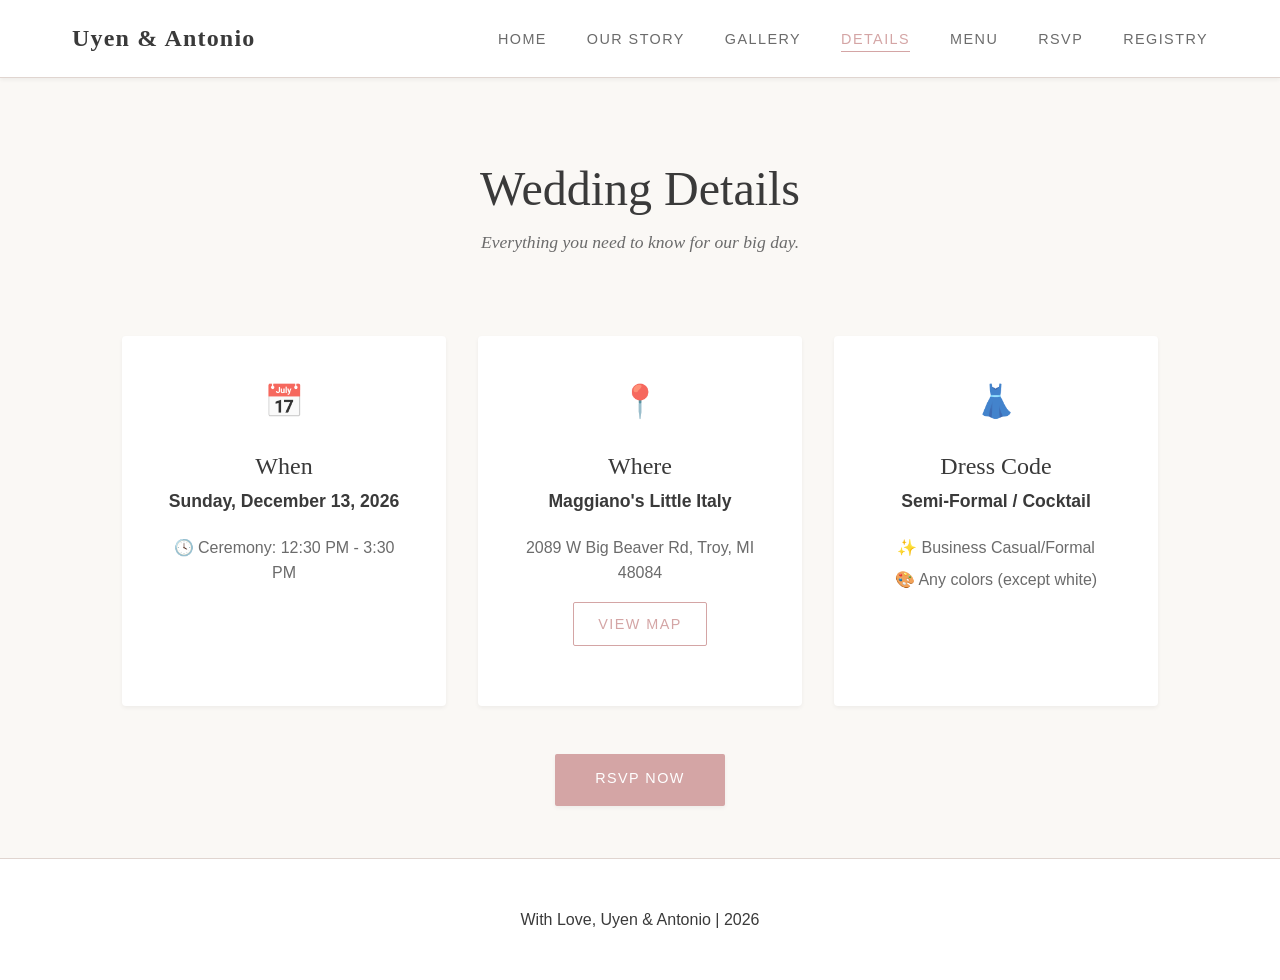
==== details.html @ 2d080576 "Customize site for Uyen & Antonio's wedding" ====
<!DOCTYPE html>
<html lang="en">
<head>
    <meta charset="UTF-8">
    <meta name="viewport" content="width=device-width, initial-scale=1.0">
    <title>Wedding Details - Uyen & Antonio</title>
    <link rel="stylesheet" href="css/main.css">
</head>
<body>
    <!-- Navigation -->
    <nav class="navbar">
        <div class="nav-container">
            <div class="logo">Uyen & Antonio</div>
            <ul class="nav-links">
                <li><a href="index.html">Home</a></li>
                <li><a href="story.html">Our Story</a></li>
                <li><a href="gallery.html">Gallery</a></li>
                <li><a href="details.html" class="active">Details</a></li>
                <li><a href="menu.html">Menu</a></li>
                <li><a href="rsvp.html">RSVP</a></li>
                <li><a href="registry.html">Registry</a></li>
            </ul>
            <div class="hamburger">☰</div>
        </div>
    </nav>

    <!-- Details Section -->
    <section class="details-page">
        <div class="page-header">
            <h1>Wedding Details</h1>
            <p class="subtitle">Everything you need to know for our big day.</p>
        </div>

        <!-- 1. THE GRID (For short, punchy info) -->
        <div class="details-grid">
            
            <!-- Date & Time -->
            <div class="detail-block">
                <div class="block-icon">📅</div>
                <h2>When</h2>
                <p class="detail-primary"><strong>Sunday, December 13, 2026</strong></p>
                <div class="detail-list">
                    <p>🕓 Ceremony: 12:30 PM - 3:30 PM</p>
                </div>
            </div>

            <!-- Location -->
            <div class="detail-block">
                <div class="block-icon">📍</div>
                <h2>Where</h2>
                <p class="detail-primary"><strong>Maggiano's Little Italy</strong></p>
                <p class="detail-address">
                    2089 W Big Beaver Rd, Troy, MI 48084<br>
                </p>
                <a href="https://maps.app.goo.gl/qDVgX57B8YgfMQWY7" target="_blank">
                    <button class="cta-button secondary" style="margin-top: 1rem; padding: 0.8rem 1.5rem;">View Map</button>
                </a>
            </div>

            <!-- Dress Code -->
            <div class="detail-block">
                <div class="block-icon">👗</div>
                <h2>Dress Code</h2>
                <p class="detail-primary"><strong>Semi-Formal / Cocktail</strong></p>
                <div class="detail-list">
                    <p>✨ Business Casual/Formal</p>
                    <p>🎨 Any colors (except white)</p>
                
                </div>
            </div>

            
        </div>

        <!-- 2. THE FAQ LIST 
        <div class="faq-section-container">
            <h2 class="section-title">Frequently Asked Questions</h2>
            
            <dl class="faq-list">
                <div class="faq-item">
                    <dt>Can I bring a plus-one?</dt>
                    <dd>If your invitation says "and Guest," absolutely!</dd>
                </div>

                

                <div class="faq-item">
                    <dt>What about food allergies?</dt>
                    <dd>Please let us know in your RSVP form! We are working closely with the caterer to ensure safe options for everyone.</dd>
                </div>

                <div class="faq-item">
                    <dt>Is there parking nearby?</dt>
                    <dd>Yes, Capital Prime offers free parking spaces. There is also free street parking.</dd>
                </div>
            </dl>
        </div>
-->
        <div class="cta-section" style="text-align: center;">
            <a href="rsvp.html"><button class="cta-button primary">RSVP Now</button></a>
        </div>
    </section>

    <!-- Footer -->
    <footer class="footer">
        <p>With Love, Uyen & Antonio | 2026</p>
    </footer>

    <script src="js/main.js"></script>
</body>
</html>
---- css/main.css ----
/* GLOBAL STYLES & VARIABLES */

:root {
    
    --primary-color: #d4a5a5;          /* Soft pink */

    --text-dark: #3a3a3a;
    --text-light: #6b6b6b;
    --bg-light: #faf8f5;               /* Warm off-white */
    --bg-card: #ffffff;                /* Clean white for cards */
    --border-color: #e0d5d0;
    
    /* Spacing */
    --spacing-xs: 0.5rem;
    --spacing-sm: 1rem;
    --spacing-md: 2rem;
    --spacing-lg: 3rem;
    --spacing-xl: 4rem;
    
    /* Typography */
    --font-primary: 'Georgia', 'Times New Roman', serif;
    --font-secondary: -apple-system, BlinkMacSystemFont, 'Segoe UI', sans-serif;
    
    /* Border Radius */
    --radius-sm: 4px;   /* Sharper, more traditional corners */
    --radius-md: 8px;
    --radius-lg: 12px;
    
    /* Shadows - Softened for elegance */
    --shadow-sm: 0 2px 4px rgba(0, 0, 0, 0.05);
    --shadow-md: 0 4px 12px rgba(0, 0, 0, 0.08);
    --shadow-lg: 0 8px 24px rgba(0, 0, 0, 0.12);
}

* {
    margin: 0;
    padding: 0;
    box-sizing: border-box;
}

body {
    font-family: var(--font-secondary);
    color: var(--text-dark);
    background-color: var(--bg-light);
    line-height: 1.6;
    overflow-x: hidden;
}

h1, h2, h3, h4, h5, h6 {
    font-family: var(--font-primary);
    font-weight: 500;
    line-height: 1.3;
}

a {
    text-decoration: none;
    color: inherit;
}

/* NAVIGATION BAR */

.navbar {
    background-color: rgba(255, 255, 255, 0.98);
    border-bottom: 1px solid var(--border-color);
    position: sticky;
    top: 0;
    z-index: 1000;
    box-shadow: var(--shadow-sm);
}

.nav-container {
    max-width: 1200px;
    margin: 0 auto;
    padding: 1.2rem 2rem;
    display: flex;
    justify-content: space-between;
    align-items: center;
}

.logo {
    font-family: var(--font-primary);
    font-size: 1.5rem;
    font-weight: 600;
    color: var(--text-dark); 
    letter-spacing: 0.05em;
}

.nav-links {
    display: flex;
    list-style: none;
    gap: 2.5rem;
}

.nav-links a {
    color: var(--text-light);
    font-size: 0.9rem;
    text-transform: uppercase; 
    letter-spacing: 0.1em;
    transition: color 0.3s ease;
    position: relative;
}

.nav-links a:hover,
.nav-links a.active {
    color: var(--primary-color);
}

/* Underline effect */
.nav-links a::after {
    content: '';
    position: absolute;
    bottom: -5px;
    left: 0;
    width: 0;
    height: 1px;
    background-color: var(--primary-color);
    transition: width 0.3s ease;
}

.nav-links a.active::after,
.nav-links a:hover::after {
    width: 100%;
}

.hamburger {
    display: none;
    font-size: 1.5rem;
    cursor: pointer;
    color: var(--text-dark);
}

/* HERO SECTION (Home Page) */

.hero {
    min-height: 90vh; 
    display: flex;
    align-items: center;
    justify-content: center;
    position: relative;
    background-color: var(--bg-light);
    
    background-image: radial-gradient(#e8d5d5 1px, transparent 1px);
    background-size: 40px 40px; 
    padding: 2rem;
}

.hero-card {
    background-color: rgba(255, 255, 255, 0.95);
    padding: 4rem 3rem;
    max-width: 700px;
    width: 100%;
    text-align: center;
    border: 1px solid white; 
    box-shadow: var(--shadow-lg);
    border-radius: var(--radius-sm); 
    
}

.hero-card h1 {
    font-size: 3.5rem;
    color: var(--text-dark);
    margin-bottom: 0.5rem;
    font-weight: normal;
}

.names {
    font-family: var(--font-primary);
    font-size: 2rem;
    color: var(--primary-color);
    margin: 1.5rem 0;
    font-style: italic;
}

.date {
    font-family: var(--font-secondary);
    font-size: 1.1rem;
    color: var(--text-light);
    text-transform: uppercase;
    letter-spacing: 0.2em;
    margin-bottom: 2.5rem;
    display: block;
}

/* BUTTONS */

.cta-button, .submit-button {
    background-color: var(--primary-color);
    color: white;
    border: none;
    padding: 1rem 2.5rem;
    margin-bottom: 20px;   /* adds consistent space below */
    padding-bottom: 20px;  /* ensures spacing even if margins collapse */
    font-size: 0.9rem;
    text-transform: uppercase;
    letter-spacing: 0.1em;
    border-radius: 2px;
    cursor: pointer;
    transition: all 0.3s ease;
    font-family: var(--font-secondary);
    box-shadow: var(--shadow-sm);
}

.cta-button:hover, .submit-button:hover {
    background-color: #c89595;
    transform: translateY(-2px);
    box-shadow: var(--shadow-md);
}

.submit-button {
    width: 100%;
    margin-top: 0.5rem;
}

/* QUICK INFO SECTION */

.quick-info {
    max-width: 1000px;
    margin: 0 auto;
    padding: var(--spacing-lg) 2rem;
}

.info-cards {
    display: grid;
    grid-template-columns: repeat(3, 1fr); 
    gap: 2rem;
    margin-bottom: var(--spacing-lg);
}

.info-card {
    text-align: center;
    padding: 2rem;
    
}

.info-card h3 {
    color: var(--primary-color);
    font-size: 1.2rem;
    text-transform: uppercase;
    letter-spacing: 0.1em;
    margin-bottom: 0.5rem;
    font-family: var(--font-secondary);
}

.info-card p {
    color: var(--text-dark);
    font-size: 1.1rem;
    font-family: var(--font-primary);
}

/* STORY PAGE */

.story-page {
    max-width: 800px; 
    margin: 0 auto;
    padding: 2rem;
}

.page-header {
    text-align: center;
    padding: var(--spacing-lg) 0;
    margin-bottom: var(--spacing-md);
}

.page-header h1 {
    font-size: 3rem;
    color: var(--text-dark);
    margin-bottom: 0.5rem;
}

.subtitle {
    font-size: 1.1rem;
    color: var(--text-light);
    font-style: italic;
    font-family: var(--font-primary);
}

/* Story Narrative Container*/
.story-narrative {
    display: flex;
    flex-direction: column;
    gap: 3rem;
    margin-bottom: var(--spacing-xl);
}

.story-block {
    text-align: center; 
    padding: 0 1rem;
}

.speaker-name {
    display: block;
    font-family: var(--font-secondary);
    font-weight: 600;
    text-transform: uppercase;
    letter-spacing: 0.15em;
    font-size: 0.9rem;
    color: var(--primary-color);
    margin-bottom: 1rem;
    
}

.story-text {
    font-family: var(--font-primary);
    font-size: 1.2rem;
    line-height: 1.8;
    color: var(--text-dark);
    max-width: 600px;
    margin: 0 auto;
    font-style: italic;
}

/* Timeline - simplified */
.timeline {
    position: relative;
    margin: var(--spacing-xl) 0;
    padding-left: 2rem;
    border-left: 1px solid var(--border-color);
}

.timeline-item {
    margin-bottom: var(--spacing-xl);
    position: relative;
}

.timeline-marker {
    position: absolute;
    left: -2.4rem; 
    top: 0.2rem;
    width: 12px;
    height: 12px;
    border-radius: 50%;
    background-color: var(--primary-color);
   
}

.timeline-content h3 {
    font-family: var(--font-secondary);
    text-transform: uppercase;
    letter-spacing: 0.1em;
    color: var(--text-dark);
    font-size: 1rem;
    margin-bottom: 0.8rem;
}

.timeline-content p {
    color: var(--text-light);
    line-height: 1.8;
}

/* Menu (headers + plain list, no connecting line) */
.menu-sections {
    margin: var(--spacing-xl) 0;
    display: flex;
    flex-direction: column;
    gap: 2rem;
}

.menu-section h3 {
    font-family: var(--font-secondary);
    text-transform: uppercase;
    letter-spacing: 0.1em;
    color: var(--text-dark);
    font-size: 1rem;
    padding-bottom: 0.6rem;
    margin-bottom: 0.8rem;
    border-bottom: 1px solid var(--border-color);
}

.menu-list {
    list-style: none;
    margin: 0;
    padding: 0;
}

.menu-list li {
    color: var(--text-light);
    line-height: 1.8;
}

/* DETAILS & REGISTRY & GALLERY (page containers) */

.details-page, .registry-page, .gallery-page {
    max-width: 1100px;
    margin: 0 auto;
    padding: 2rem;
}

.details-grid, .registry-grid {
    display: grid;
    grid-template-columns: repeat(auto-fit, minmax(300px, 1fr));
    gap: 2rem;
    margin-bottom: var(--spacing-lg);
}

.detail-block, .registry-card {
    background-color: white;
    border: none; 
    border-radius: var(--radius-sm);
    padding: 2.5rem;
    box-shadow: var(--shadow-sm); /* Subtler shadow */
    text-align: center;
}

.block-icon, .icon {
    font-size: 2rem;
    margin-bottom: 1.5rem;
    opacity: 0.8;
}

.detail-primary {
    font-size: 1.1rem;
    margin: 0.3rem 0 1.2rem;
}

.detail-list p {
    color: var(--text-light);
    margin-bottom: 0.4rem;
}

.detail-address {
    color: var(--text-light);
    line-height: 1.6;
}

/* Secondary buttons (e.g. "View Map", registry links) — outlined instead of solid */
.cta-button.secondary {
    background-color: transparent;
    color: var(--primary-color);
    border: 1px solid var(--primary-color);
    box-shadow: none;
}

.cta-button.secondary:hover {
    background-color: var(--primary-color);
    color: white;
}

/* FAQ SECTION */

.faq-section-container {
    max-width: 800px;
    margin: 0 auto;
}

.section-title {
    text-align: center;
    font-size: 1.8rem;
    margin-bottom: 2rem;
}

.faq-list {
    display: flex;
    flex-direction: column;
    gap: 1.25rem;
}

.faq-item {
    background-color: white;
    padding: 1.5rem 2rem;
    border-radius: var(--radius-sm);
    box-shadow: var(--shadow-sm);
}

.faq-item dt {
    font-family: var(--font-primary);
    font-weight: 600;
    color: var(--text-dark);
    font-size: 1.05rem;
    margin-bottom: 0.5rem;
}

.faq-item dd {
    color: var(--text-light);
}

/* FORMS (RSVP)*/

.rsvp-page {
    max-width: 700px;
    margin: 0 auto;
    padding: 2rem;
}

.form-container, .rsvp-form {
    background-color: white;
    border: none;
    box-shadow: var(--shadow-sm);
    border-radius: var(--radius-sm);
    padding: 3rem;
}

.form-group {
    display: flex;
    flex-direction: column;
    gap: 0.6rem;
    margin-bottom: 1.6rem;
}

.form-group label {
    font-family: var(--font-secondary);
    text-transform: uppercase;
    letter-spacing: 0.05em;
    font-size: 0.85rem;
    color: var(--text-light);
}

.form-group input,
.form-group select,
.form-group textarea {
    width: 100%;
    font-family: var(--font-secondary);
    font-size: 1rem;
    color: var(--text-dark);
    border: 1px solid var(--border-color);
    border-radius: 2px;
    padding: 1rem;
    background-color: #fdfdfd;
}

.form-group textarea {
    min-height: 110px;
    resize: vertical;
}

.form-group input:focus,
.form-group select:focus,
.form-group textarea:focus {
    outline: none;
    border-color: var(--primary-color);
    background-color: white;
    box-shadow: none;
}

.radio-group {
    display: flex;
    flex-wrap: wrap;
    gap: 0.75rem 2rem;
}

.radio-group input[type="radio"] {
    width: auto;
    margin-right: 0.5rem;
    accent-color: var(--primary-color);
    cursor: pointer;
}

.radio-group label {
    display: inline-flex;
    align-items: center;
    text-transform: none;
    letter-spacing: normal;
    font-size: 1rem;
    color: var(--text-dark);
    cursor: pointer;
}

.rsvp-page h1 {
    text-align: center;
    font-size: 2.5rem;
    margin-bottom: 2rem;
}


/* FOOTER */

.footer {
    border-top: 1px solid var(--border-color);
    padding: 3rem 2rem;
    text-align: center;
    background-color: white;
}
/* GALLERY SLIDESHOW */
.slideshow-container {
    max-width: 700px;
    position: relative;
    margin: 2rem auto;
}

.slide {
    display: none;
}

.slide img {
    width: 100%;
    height: 480px;
    object-fit: cover;
    border-radius: var(--radius-sm);
    box-shadow: var(--shadow-md);
}

@media (max-width: 600px) {
    .slide img { height: 320px; }
}

/* Next & previous buttons */
.prev, .next {
    cursor: pointer;
    position: absolute;
    top: 50%;
    padding: 1rem;
    color: var(--text-dark);
    font-weight: bold;
    font-size: 1.4rem;
    transition: 0.3s;
    user-select: none;
}

.prev:hover, .next:hover {
    color: var(--primary-color);
}

.prev {
    left: 0;
}

.next {
    right: 0;
}

/* Fade animation */
.fade {
    animation: fadeEffect 1s ease;
}

@keyframes fadeEffect {
    from { opacity: 0.4; }
    to { opacity: 1; }
}

/* Dots */
.slideshow-dots {
    text-align: center;
    margin-top: 1rem;
}

.dot {
    cursor: pointer;
    height: 12px;
    width: 12px;
    margin: 0 4px;
    background-color: #bbb;
    border-radius: 50%;
    display: inline-block;
    transition: background-color 0.4s ease;
}

.dot.active {
    background-color: var(--primary-color);
}

/* RESPONSIVE */

@media (max-width: 768px) {
    .nav-links { display: none; }
    .hamburger { display: block; }

    .nav-links.mobile-active {
        display: flex;
        flex-direction: column;
        gap: 0;
        position: absolute;
        top: 100%;
        left: 0;
        right: 0;
        background-color: var(--bg-card);
        border-bottom: 1px solid var(--border-color);
        box-shadow: var(--shadow-md);
    }

    .nav-links.mobile-active li {
        text-align: center;
        padding: 1rem;
        border-top: 1px solid var(--border-color);
    }

    .nav-container { position: relative; }

    .info-cards { grid-template-columns: 1fr; }

    .hero-card h1 { font-size: 2.5rem; }

    .story-page { padding: 1.5rem; }

    .toast {
        left: 20px;
        right: 20px;
        bottom: 20px;
    }

    .rsvp-success {
        flex-direction: column;
        text-align: center;
    }
}
.toast {
    position: fixed;
    bottom: 30px;
    right: 30px;
    background-color: var(--primary-color);
    color: white;
    padding: 1rem 1.4rem;
    border-radius: var(--radius-sm);
    box-shadow: var(--shadow-md);
    font-size: 0.95rem;
    opacity: 0;
    transform: translateY(20px);
    pointer-events: none;
    transition: opacity 0.4s ease, transform 0.4s ease;
    z-index: 9999;
}

.toast.show {
    opacity: 1;
    transform: translateY(0);
}

/* RSVP SUCCESS MESSAGE */
.rsvp-success {
    display: flex;
    align-items: center;
    gap: 1rem;
    margin-top: 2rem;
    padding: 1.5rem 2rem;
    background-color: #f3ece9;
    border: 1px solid var(--primary-color);
    border-radius: var(--radius-sm);
    box-shadow: var(--shadow-sm);
    text-align: left;
    animation: fadeEffect 0.6s ease;
}

.rsvp-success[hidden] {
    display: none;
}

.rsvp-success-icon {
    font-size: 1.8rem;
    flex-shrink: 0;
}

.rsvp-success p {
    color: var(--text-dark);
    font-family: var(--font-primary);
    font-size: 1.05rem;
}
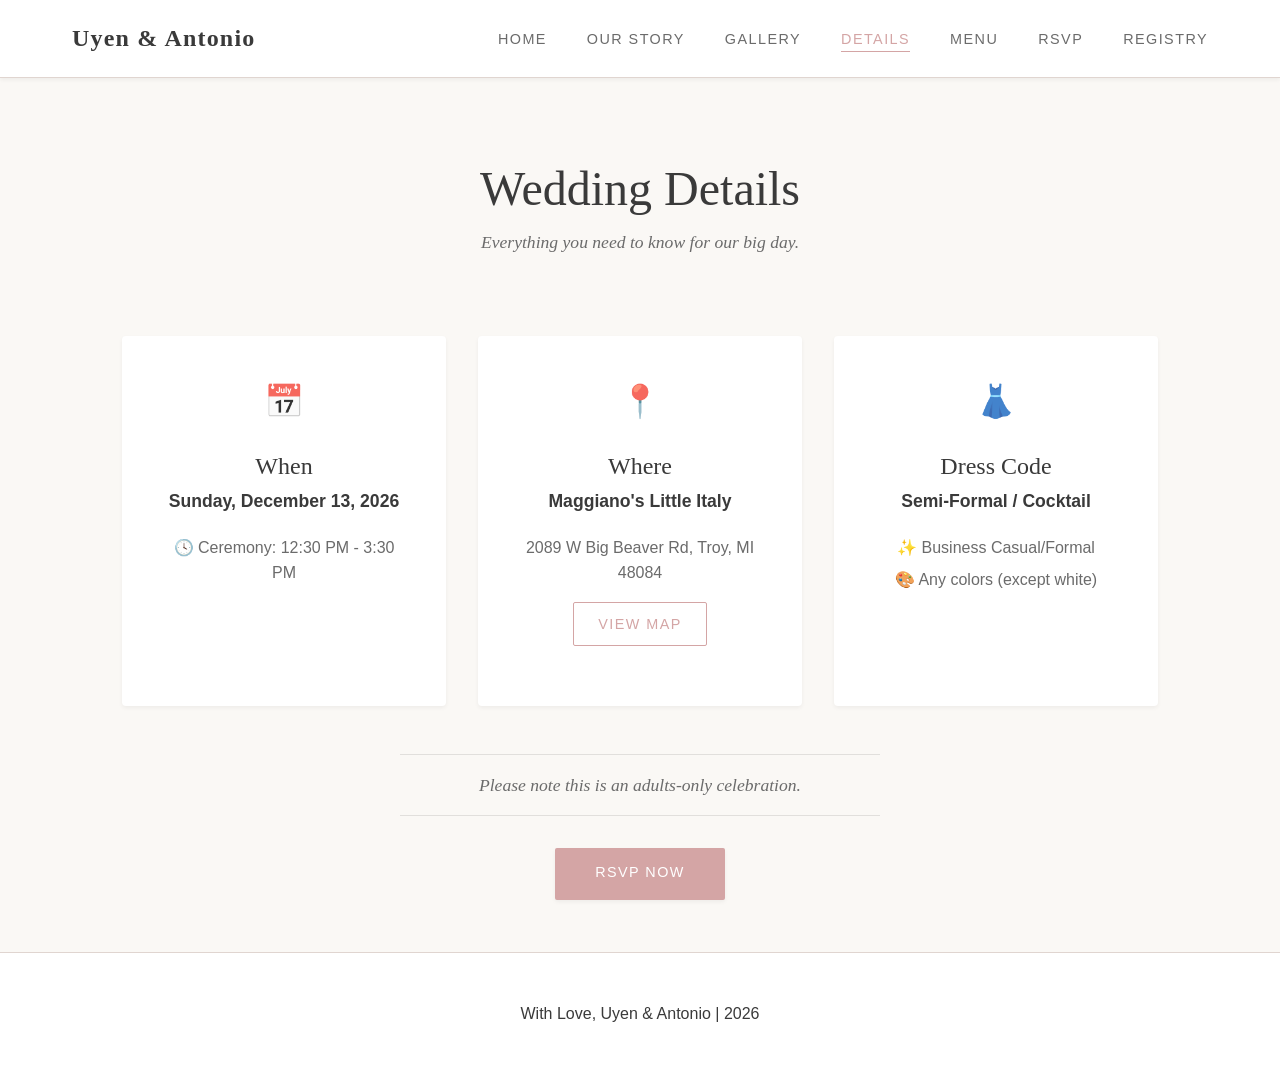
==== commit f79c8bde: "Replace registry PayPal with Zelle QR, hide Amazon card, add adults-only notice" ====
--- a/details.html
+++ b/details.html
@@ -96,6 +96,7 @@
             </dl>
         </div>
 -->
+        <p class="adults-only-note">Please note this is an adults-only celebration.</p>
         <div class="cta-section" style="text-align: center;">
             <a href="rsvp.html"><button class="cta-button primary">RSVP Now</button></a>
         </div>
--- a/css/main.css
+++ b/css/main.css
@@ -274,6 +274,20 @@
     font-family: var(--font-primary);
 }
 
+/* Adults-only notice (home, details, RSVP) — soft note between hairlines */
+.adults-only-note {
+    max-width: 480px;
+    margin: 0 auto var(--spacing-md);
+    padding: 1rem 0;
+    border-top: 1px solid rgba(0, 0, 0, 0.1);
+    border-bottom: 1px solid rgba(0, 0, 0, 0.1);
+    text-align: center;
+    font-size: 1.1rem;
+    color: var(--text-light);
+    font-style: italic;
+    font-family: var(--font-primary);
+}
+
 /* Story Narrative Container*/
 .story-narrative {
     display: flex;
@@ -399,6 +413,27 @@
     padding: 2.5rem;
     box-shadow: var(--shadow-sm); /* Subtler shadow */
     text-align: center;
+}
+
+/* Registry cards stay card-sized and centered, even when only one is shown */
+.registry-grid {
+    grid-template-columns: repeat(auto-fit, minmax(min(300px, 100%), 420px));
+    justify-content: center;
+}
+
+.registry-qr {
+    display: block;
+    width: 100%;
+    max-width: 220px;
+    height: auto;
+    margin: 0 auto 1.25rem;
+}
+
+.registry-zelle-logo {
+    display: block;
+    width: 90px;
+    height: auto;
+    margin: 0 auto;
 }
 
 .block-icon, .icon {
